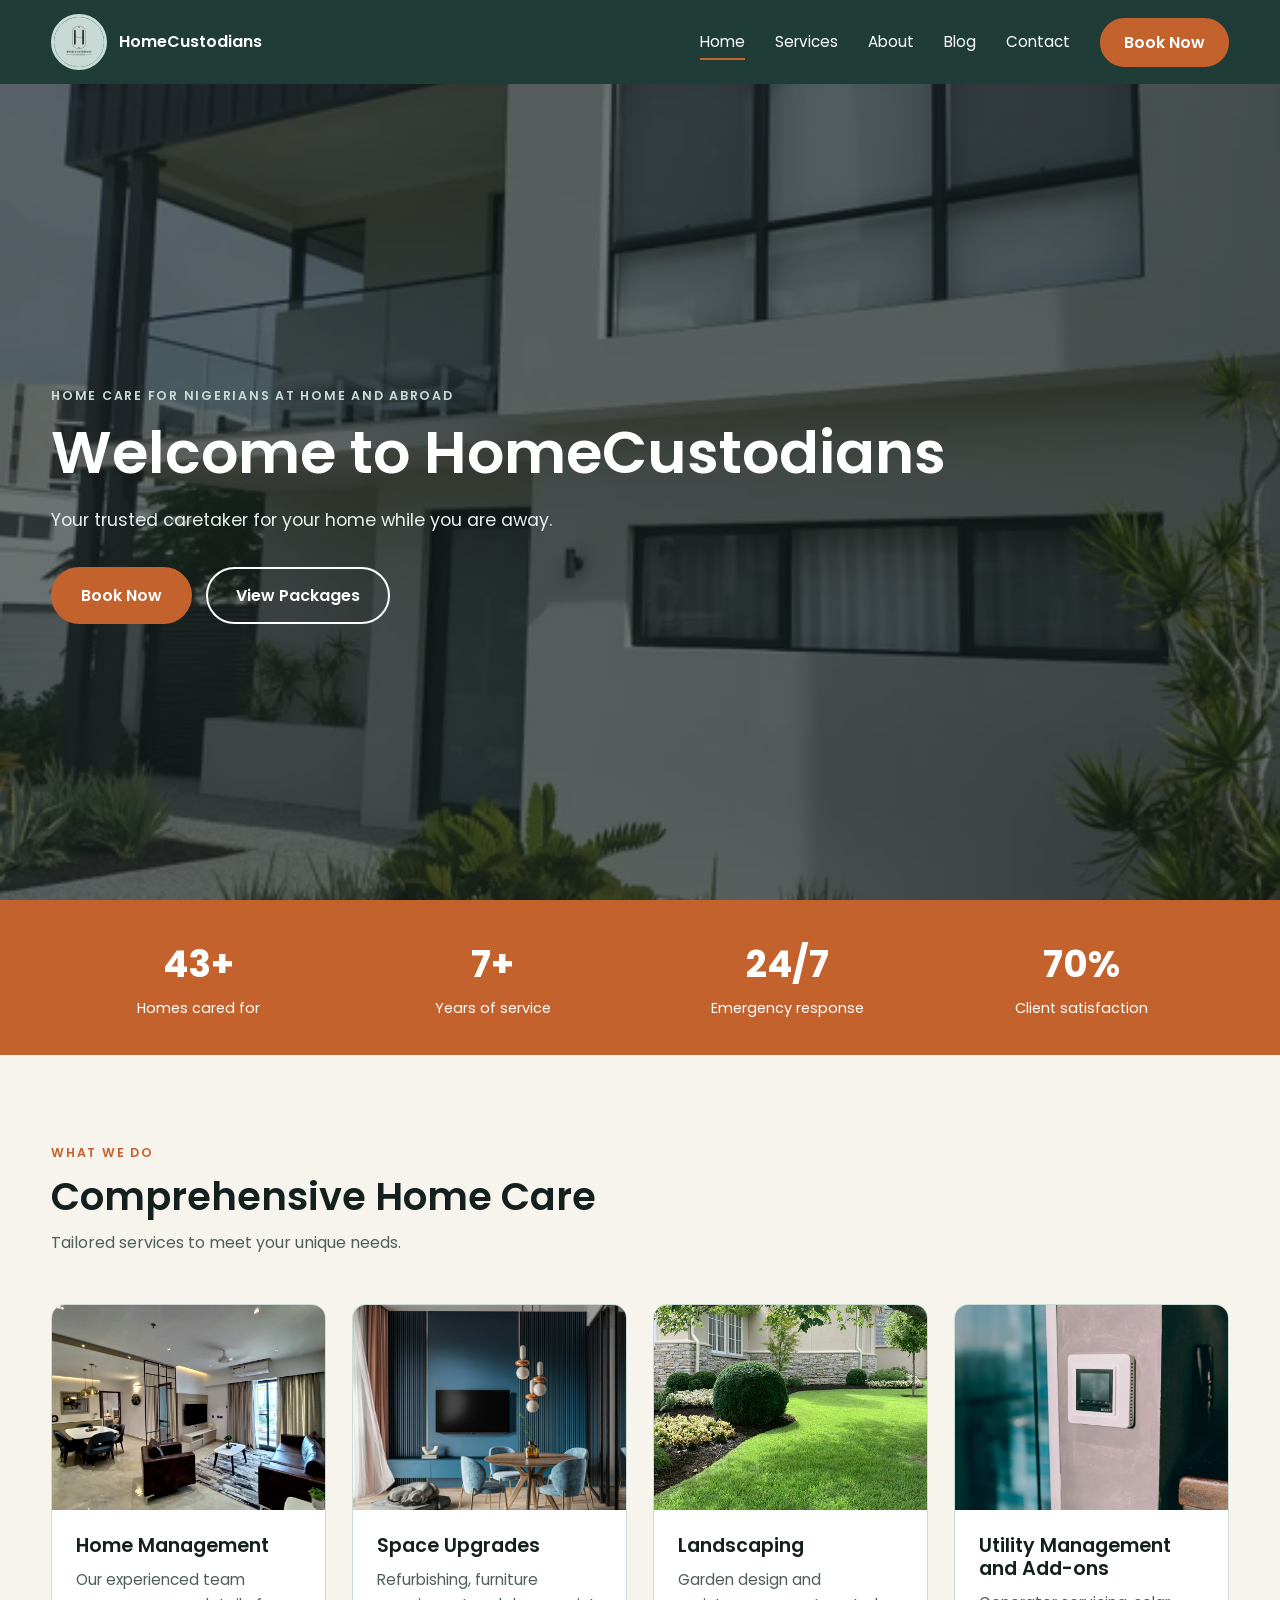
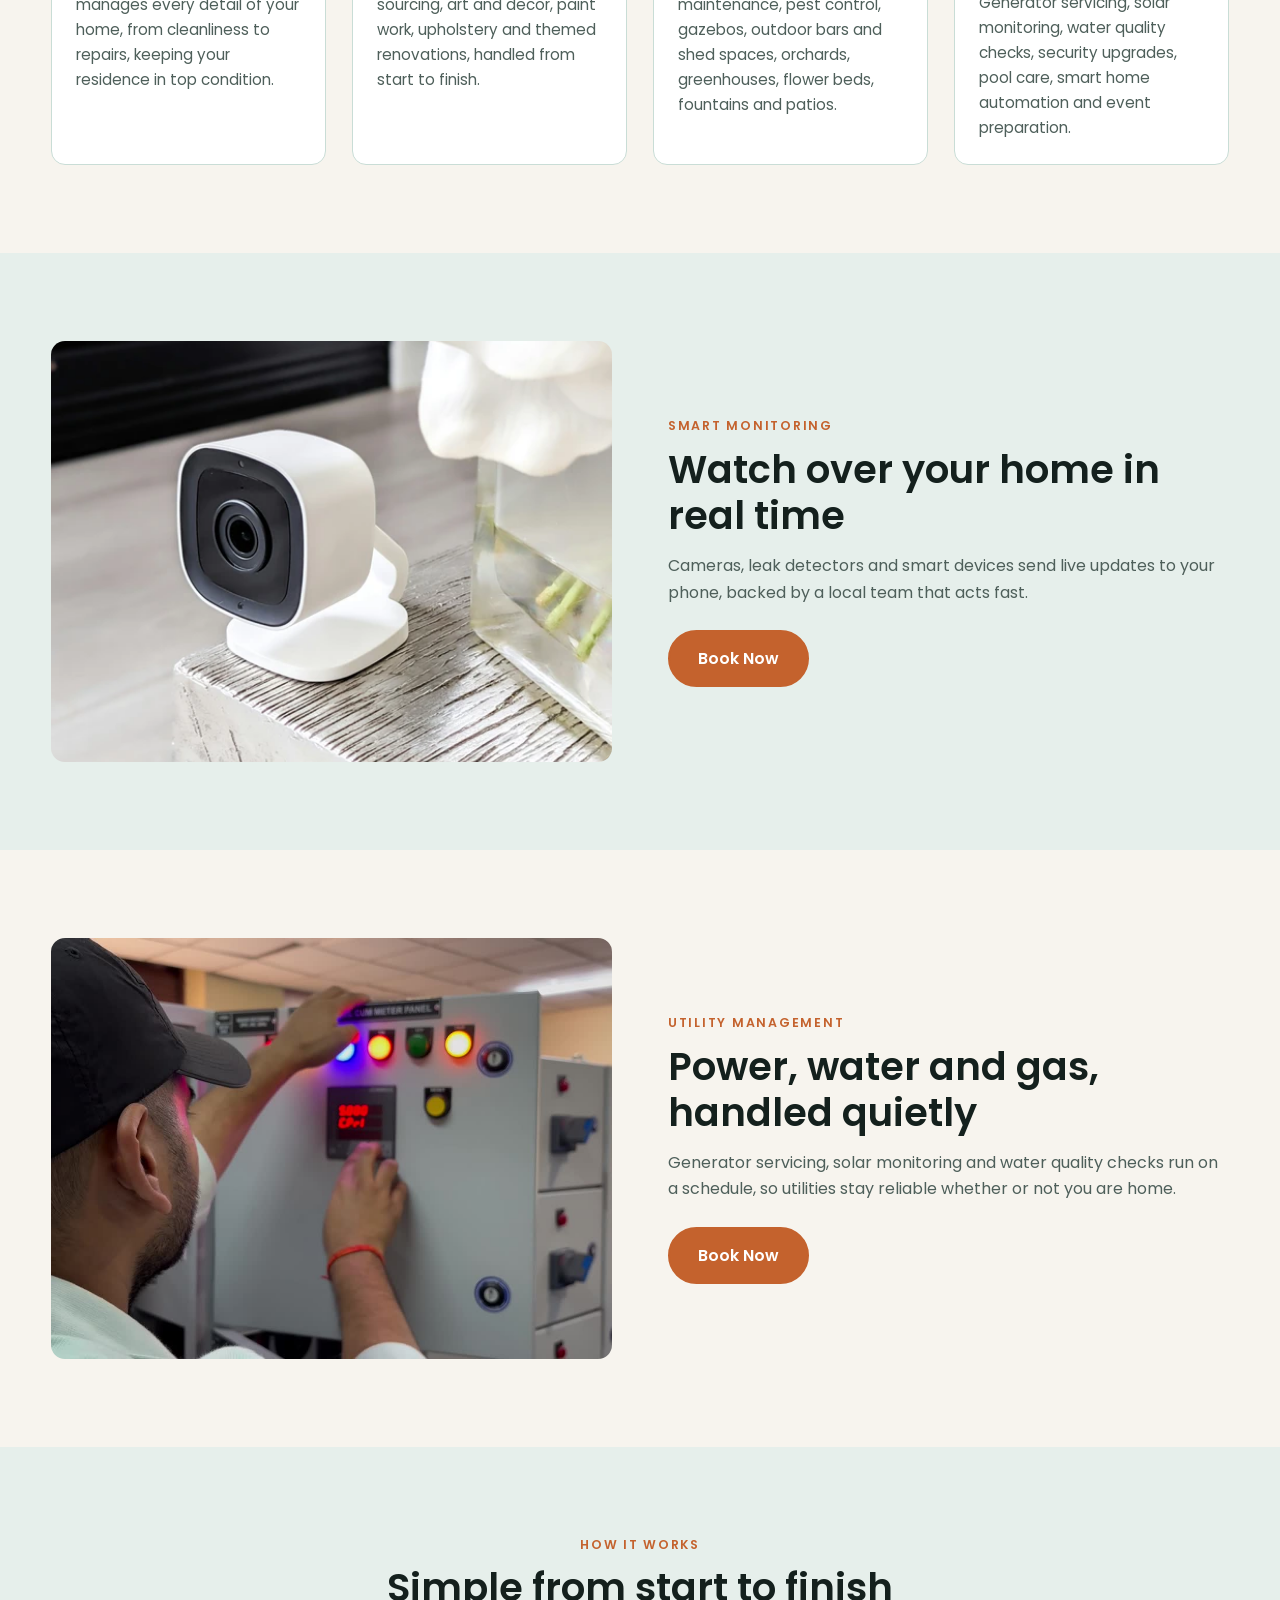
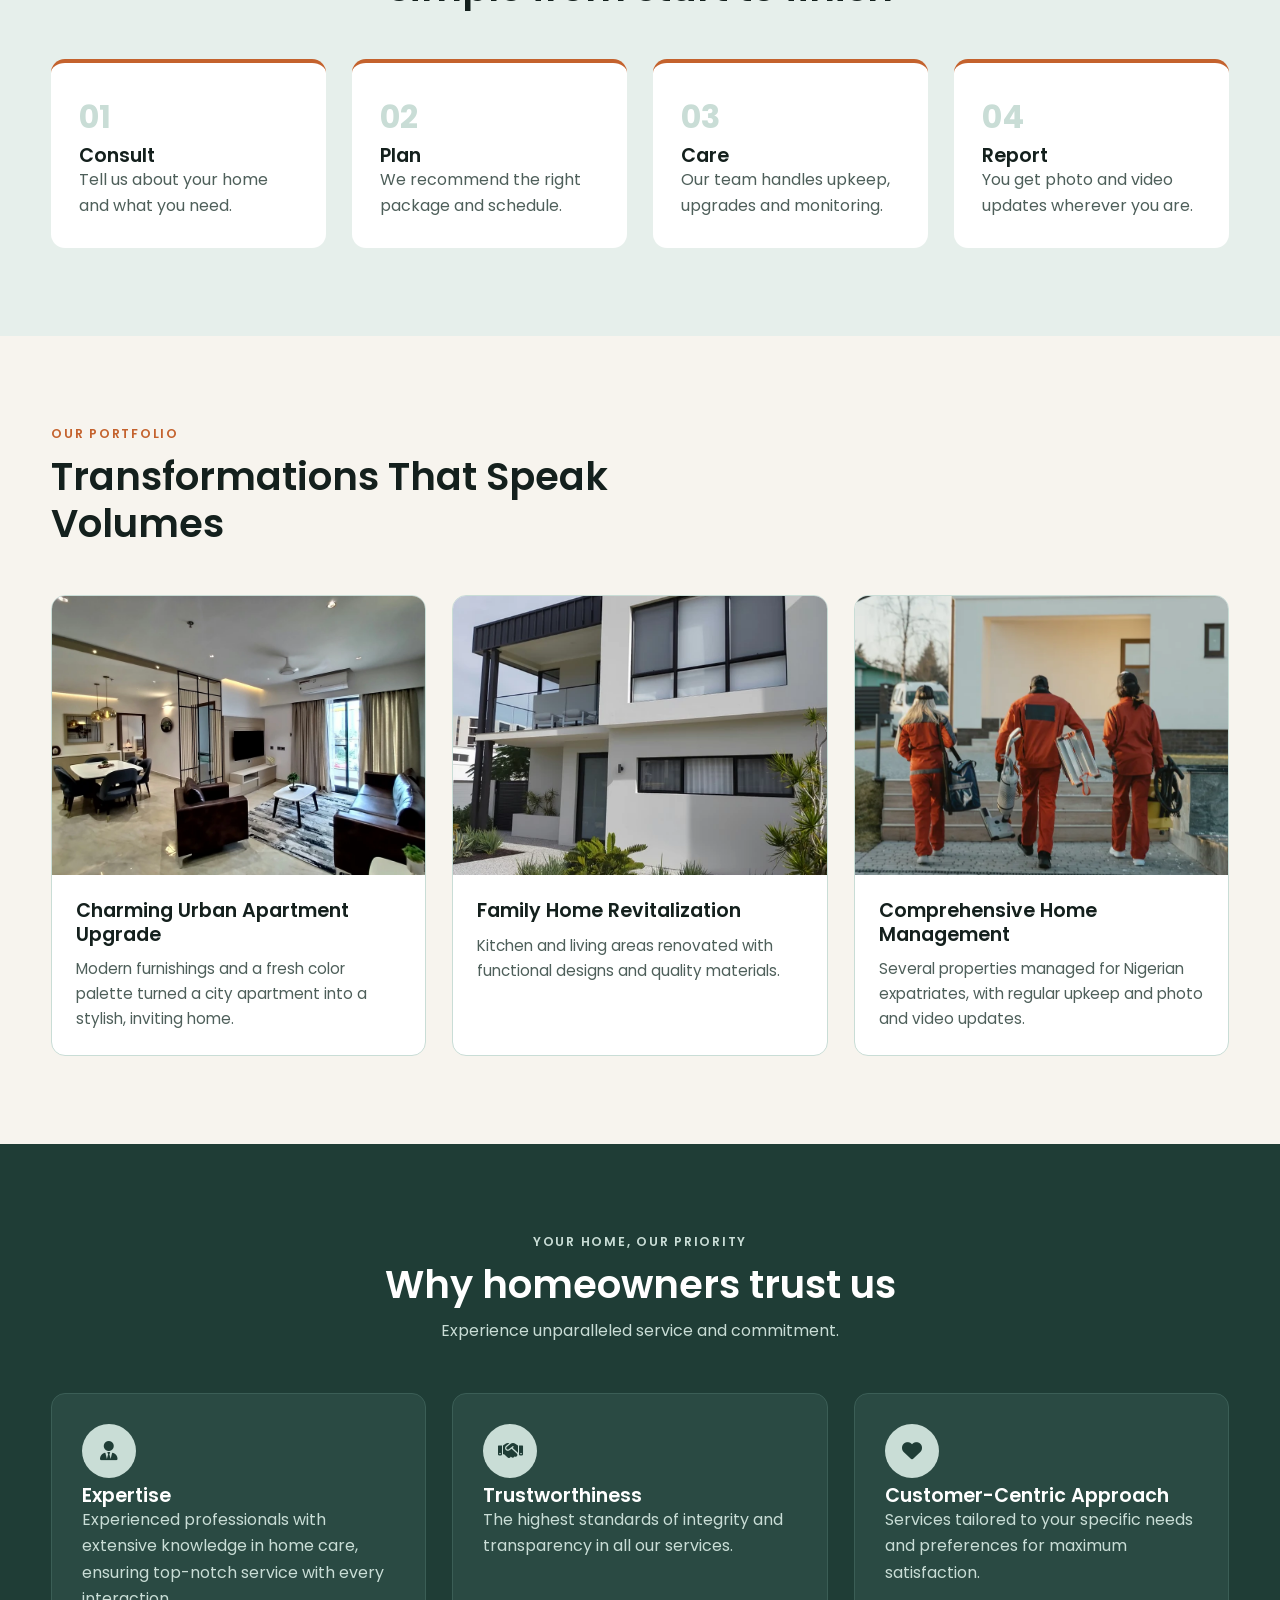
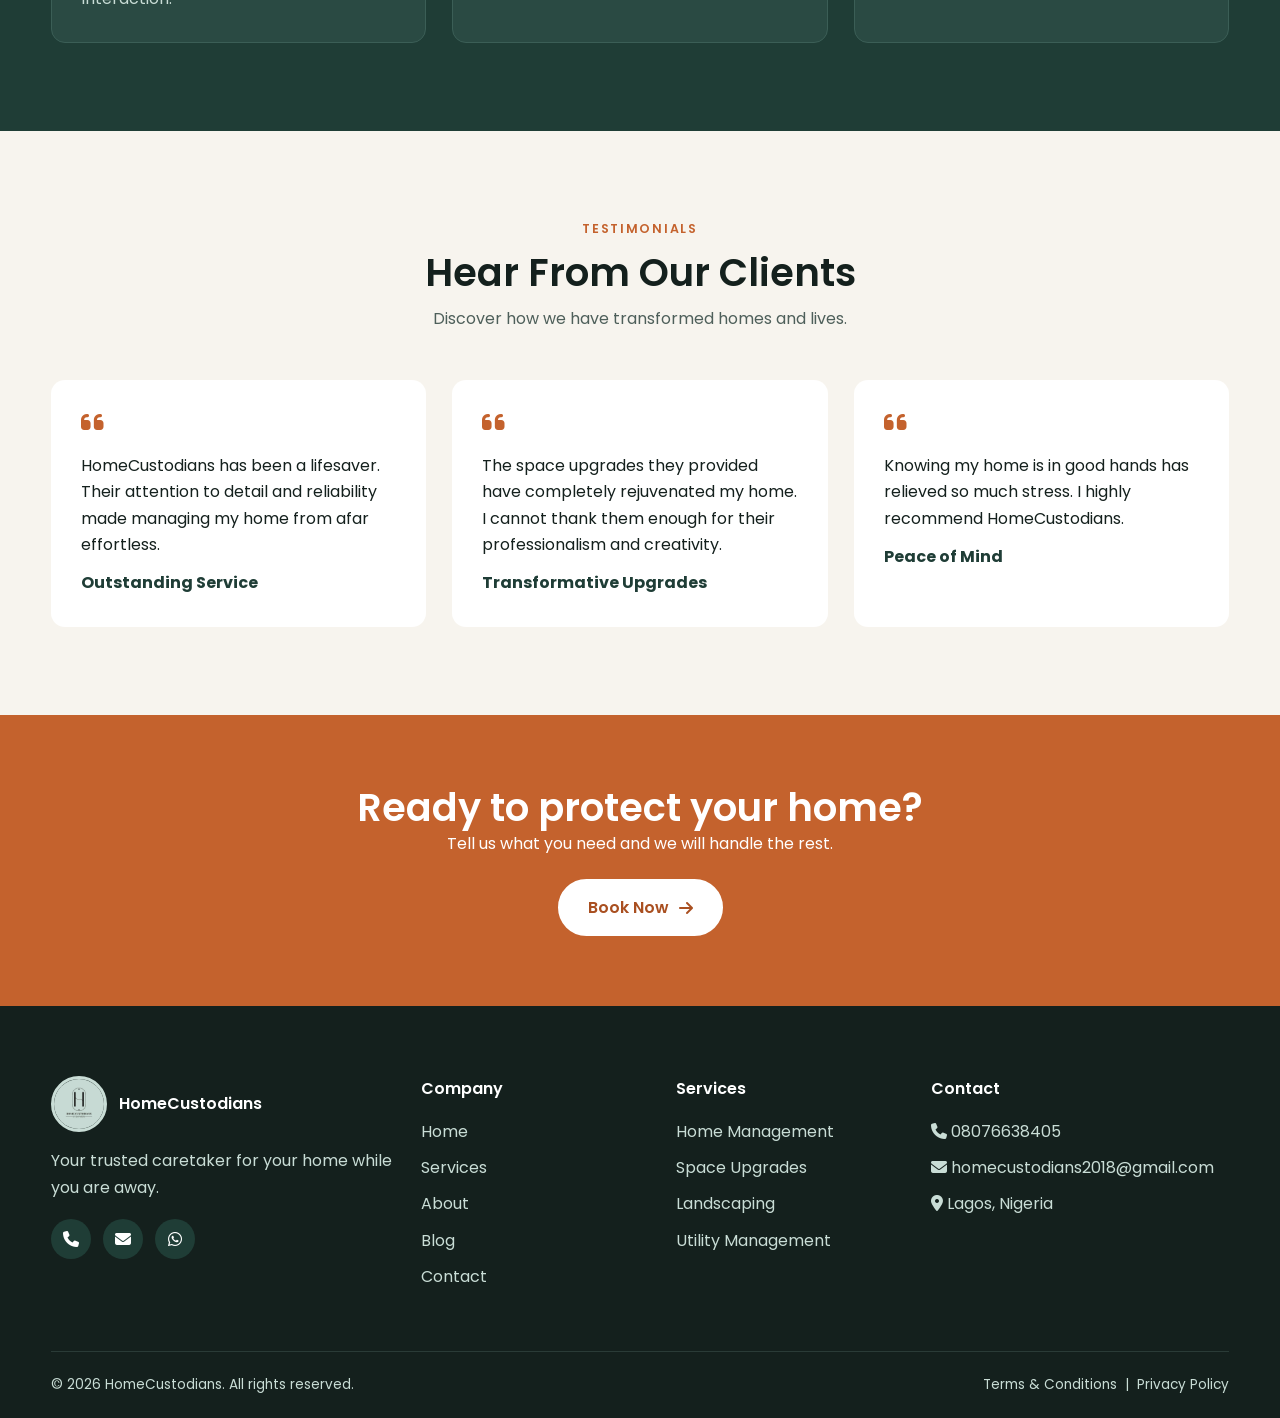
==== index.html @ 41009d1a "Initial commit" ====
<!DOCTYPE html><html lang="en"><head><meta charset="UTF-8"><meta name="viewport" content="width=device-width,initial-scale=1">
<title>Home | HomeCustodians</title><meta name="description" content="HomeCustodians is a professional home management company caring for houses across Nigeria while owners are away, at home or abroad.">
<link rel="canonical" href="https://homecustodians.example/index.html">
<meta property="og:type" content="website"><meta property="og:site_name" content="HomeCustodians"><meta property="og:title" content="Home | HomeCustodians"><meta property="og:description" content="HomeCustodians is a professional home management company caring for houses across Nigeria while owners are away, at home or abroad."><meta property="og:image" content="https://homecustodians.example/assets/images/logo.webp"><meta property="og:url" content="https://homecustodians.example/index.html">
<meta name="twitter:card" content="summary_large_image">
<link rel="icon" type="image/webp" href="assets/images/logo.webp">
<link rel="preconnect" href="https://fonts.googleapis.com"><link href="https://fonts.googleapis.com/css2?family=Poppins:wght@400;500;600;700&display=swap" rel="stylesheet">
<link rel="stylesheet" href="https://cdnjs.cloudflare.com/ajax/libs/font-awesome/6.5.1/css/all.min.css"><link rel="stylesheet" href="css/style.css"></head><body>
<div id="bar"></div><header><div class="wrap"><a class="brand" href="index.html"><img class="logo" src="assets/images/logo.webp" alt="HomeCustodians logo"><span>HomeCustodians</span></a>
<button class="burger" aria-label="Menu"><span></span><span></span><span></span></button><nav><ul><li><a href="index.html" class=on>Home</a></li><li><a href="services.html">Services</a></li><li><a href="about.html">About</a></li><li><a href="blog.html">Blog</a></li><li><a href="contact.html">Contact</a></li><li><a class="btn" href="contact.html">Book Now</a></li></ul></nav></div></header>
<section class="hero"><img class="poster" src="assets/images/exterior-home.webp" alt=""><video autoplay muted loop playsinline preload="metadata" poster="assets/images/exterior-home.webp"><source src="assets/videos/smart-home.mp4" type="video/mp4"></video>
<div class="wrap"><span class="eyebrow" style="color:var(--sage)">Home care for Nigerians at home and abroad</span><h1>Welcome to HomeCustodians</h1><p>Your trusted caretaker for your home while you are away.</p>
<div class="cta"><a class="btn" href="contact.html">Book Now</a><a class="btn ghost" href="services.html">View Packages</a></div></div></section>
<div class="stats"><div class="wrap"><div><b data-n="50" data-s="+">0</b><span>Homes cared for</span></div><div><b data-n="7" data-s="+">0</b><span>Years of service</span></div><div><b data-n="24" data-s="/7">0</b><span>Emergency response</span></div><div><b data-n="98" data-s="%">0</b><span>Client satisfaction</span></div></div></div><section class="sec "><div class="wrap"><div class="head  rv"><span class="eyebrow">What we do</span><h2>Comprehensive Home Care</h2><p>Tailored services to meet your unique needs.</p></div><div class="grid g4"><div class="card rv"><div class="im"><img loading="lazy" src="assets/images/living-room.webp" alt="Home Management"></div><div class="tx"><h3>Home Management</h3><p>Our experienced team manages every detail of your home, from cleanliness to repairs, keeping your residence in top condition.</p></div></div><div class="card rv"><div class="im"><img loading="lazy" src="assets/images/interior-blue.webp" alt="Space Upgrades"></div><div class="tx"><h3>Space Upgrades</h3><p>Refurbishing, furniture sourcing, art and decor, paint work, upholstery and themed renovations, handled from start to finish.</p></div></div><div class="card rv"><div class="im"><img loading="lazy" src="assets/images/landscaping.webp" alt="Landscaping"></div><div class="tx"><h3>Landscaping</h3><p>Garden design and maintenance, pest control, gazebos, outdoor bars and shed spaces, orchards, greenhouses, flower beds, fountains and patios.</p></div></div><div class="card rv"><div class="im"><img loading="lazy" src="assets/images/utility-thermostat.webp" alt="Utility Management and Add-ons"></div><div class="tx"><h3>Utility Management and Add-ons</h3><p>Generator servicing, solar monitoring, water quality checks, security upgrades, pool care, smart home automation and event preparation.</p></div></div></div></div></section><section class="sec alt"><div class="wrap"><div class="split"><img class="rv l" loading="lazy" src="assets/images/smart-camera.webp" alt="Watch over your home in real time"><div class="rv r"><span class="eyebrow">Smart Monitoring</span><h2>Watch over your home in real time</h2><p style="margin:14px 0 24px;color:var(--mute)">Cameras, leak detectors and smart devices send live updates to your phone, backed by a local team that acts fast.</p><a class="btn" href="contact.html">Book Now</a></div></div></div></section><section class="sec "><div class="wrap"><div class="split"><video class="rv r" autoplay muted loop playsinline preload="none" poster="assets/images/utility-video-poster.jpg"><source src="assets/videos/utility-management.mp4" type="video/mp4"></video><div class="rv l"><span class="eyebrow">Utility Management</span><h2>Power, water and gas, handled quietly</h2><p style="margin:14px 0 24px;color:var(--mute)">Generator servicing, solar monitoring and water quality checks run on a schedule, so utilities stay reliable whether or not you are home.</p><a class="btn" href="contact.html">Book Now</a></div></div></div></section><section class="sec alt"><div class="wrap"><div class="head c rv"><span class="eyebrow">How it works</span><h2>Simple from start to finish</h2><p></p></div><div class="grid g4 steps"><div class="step rv"><h3>Consult</h3><p style="color:var(--mute)">Tell us about your home and what you need.</p></div><div class="step rv"><h3>Plan</h3><p style="color:var(--mute)">We recommend the right package and schedule.</p></div><div class="step rv"><h3>Care</h3><p style="color:var(--mute)">Our team handles upkeep, upgrades and monitoring.</p></div><div class="step rv"><h3>Report</h3><p style="color:var(--mute)">You get photo and video updates wherever you are.</p></div></div></div></section><section class="sec "><div class="wrap"><div class="head  rv"><span class="eyebrow">Our portfolio</span><h2>Transformations That Speak Volumes</h2><p></p></div><div class="grid g3"><div class="card rv"><div class="im"><img loading="lazy" src="assets/images/living-room.webp" alt="Charming Urban Apartment Upgrade"></div><div class="tx"><h3>Charming Urban Apartment Upgrade</h3><p>Modern furnishings and a fresh color palette turned a city apartment into a stylish, inviting home.</p></div></div><div class="card rv"><div class="im"><img loading="lazy" src="assets/images/exterior-home.webp" alt="Family Home Revitalization"></div><div class="tx"><h3>Family Home Revitalization</h3><p>Kitchen and living areas renovated with functional designs and quality materials.</p></div></div><div class="card rv"><div class="im"><img loading="lazy" src="assets/images/team.webp" alt="Comprehensive Home Management"></div><div class="tx"><h3>Comprehensive Home Management</h3><p>Several properties managed for Nigerian expatriates, with regular upkeep and photo and video updates.</p></div></div></div></div></section><section class="sec dark"><div class="wrap"><div class="head c rv"><span class="eyebrow">Your Home, Our Priority</span><h2>Why homeowners trust us</h2><p>Experience unparalleled service and commitment.</p></div><div class="grid g3"><div class="feat rv"><div class="ico"><i class="fa-solid fa-user-tie"></i></div><h3>Expertise</h3><p>Experienced professionals with extensive knowledge in home care, ensuring top-notch service with every interaction.</p></div><div class="feat rv"><div class="ico"><i class="fa-solid fa-handshake"></i></div><h3>Trustworthiness</h3><p>The highest standards of integrity and transparency in all our services.</p></div><div class="feat rv"><div class="ico"><i class="fa-solid fa-heart"></i></div><h3>Customer-Centric Approach</h3><p>Services tailored to your specific needs and preferences for maximum satisfaction.</p></div></div></div></section><section class="sec "><div class="wrap"><div class="head c rv"><span class="eyebrow">Testimonials</span><h2>Hear From Our Clients</h2><p>Discover how we have transformed homes and lives.</p></div><div class="grid g3"><div class="quote rv"><i class="fa-solid fa-quote-left"></i><p>HomeCustodians has been a lifesaver. Their attention to detail and reliability made managing my home from afar effortless.</p><b>Outstanding Service</b></div><div class="quote rv"><i class="fa-solid fa-quote-left"></i><p>The space upgrades they provided have completely rejuvenated my home. I cannot thank them enough for their professionalism and creativity.</p><b>Transformative Upgrades</b></div><div class="quote rv"><i class="fa-solid fa-quote-left"></i><p>Knowing my home is in good hands has relieved so much stress. I highly recommend HomeCustodians.</p><b>Peace of Mind</b></div></div></div></section><section class="cta-band"><div class="wrap rv"><h2>Ready to protect your home?</h2><p>Tell us what you need and we will handle the rest.</p><a class="btn" href="contact.html">Book Now <i class="fa-solid fa-arrow-right"></i></a></div></section>
<div class="mcta"><a href="tel:08076638405"><i class="fa-solid fa-phone"></i> Call</a><a href="contact.html"><i class="fa-solid fa-calendar-check"></i> Book Now</a></div>
<footer><div class="wrap"><div class="grid"><div><a class="brand" href="index.html"><img class="logo" src="assets/images/logo.webp" alt=""><span>HomeCustodians</span></a><p style="margin-top:16px">Your trusted caretaker for your home while you are away.</p>
<div class="soc"><a href="tel:08076638405" aria-label="Call"><i class="fa-solid fa-phone"></i></a><a href="mailto:homecustodians2018@gmail.com" aria-label="Email"><i class="fa-solid fa-envelope"></i></a><a href="https://wa.me/2348076638405" aria-label="WhatsApp"><i class="fa-brands fa-whatsapp"></i></a></div></div>
<div><h4>Company</h4><ul><li><a href="index.html">Home</a></li><li><a href="services.html">Services</a></li><li><a href="about.html">About</a></li><li><a href="blog.html">Blog</a></li><li><a href="contact.html">Contact</a></li></ul></div>
<div><h4>Services</h4><ul><li>Home Management</li><li>Space Upgrades</li><li>Landscaping</li><li>Utility Management</li></ul></div>
<div><h4>Contact</h4><ul><li><i class="fa-solid fa-phone"></i> 08076638405</li><li><i class="fa-solid fa-envelope"></i> homecustodians2018@gmail.com</li><li><i class="fa-solid fa-location-dot"></i> Lagos, Nigeria</li></ul></div></div>
<div class="copy"><span>&copy; 2026 HomeCustodians. All rights reserved.</span><span>Terms &amp; Conditions &nbsp;|&nbsp; Privacy Policy</span></div></div></footer>
<script src="js/main.js"></script></body></html>
---- css/style.css ----
:root{--forest:#1F3D36;--sage:#C9DDD6;--sage2:#E6EFEB;--terra:#C4622D;--terra2:#A94F20;--cream:#F7F4EE;--ink:#14201D;--mute:#4E5F5A;--r:14px}
*{box-sizing:border-box;margin:0;padding:0}html{scroll-behavior:smooth}
body{font-family:'Poppins',sans-serif;color:var(--ink);background:var(--cream);line-height:1.65;overflow-x:hidden}
img,video{max-width:100%;display:block}a{color:inherit;text-decoration:none}ul{list-style:none}
.wrap{width:min(1180px,92%);margin:auto}.sec{padding:88px 0}.alt{background:var(--sage2)}.dark{background:var(--forest);color:#fff}
h1,h2,h3{line-height:1.2;font-weight:600}h1{font-size:clamp(2.1rem,6vw,3.7rem)}h2{font-size:clamp(1.6rem,4vw,2.4rem)}h3{font-size:1.2rem}
.eyebrow{color:var(--terra);font-weight:600;letter-spacing:.14em;text-transform:uppercase;font-size:.78rem;display:block;margin-bottom:10px}
.dark .eyebrow{color:var(--sage)}.head{max-width:640px;margin-bottom:48px}.head.c{margin-inline:auto;text-align:center}.head p{color:var(--mute);margin-top:10px}.dark .head p{color:var(--sage)}
.btn{display:inline-flex;align-items:center;gap:10px;padding:14px 28px;border-radius:50px;border:2px solid var(--terra);background:var(--terra);color:#fff;cursor:pointer;font:600 1rem 'Poppins';transition:.25s}
.btn:hover{background:var(--terra2);border-color:var(--terra2);transform:translateY(-2px)}
.btn.ghost{background:transparent;border-color:#fff}.btn.ghost:hover{background:#fff;color:var(--forest)}

/* header */
header{position:fixed;top:0;left:0;right:0;z-index:90;background:var(--forest);transition:.3s}
header .wrap{display:flex;align-items:center;justify-content:space-between;height:84px;transition:.3s}
header.shrink .wrap{height:64px}header.shrink{box-shadow:0 4px 18px rgba(0,0,0,.25)}
.brand{display:flex;align-items:center;gap:12px;color:#fff;font-weight:600}
.logo{width:56px;height:56px;border-radius:50%;border:3px solid var(--sage);background:var(--sage);object-fit:cover;transition:.3s}
header.shrink .logo{width:44px;height:44px}
nav ul{display:flex;gap:30px;align-items:center}nav a{color:#fff;font-size:.95rem;padding:6px 0;border-bottom:2px solid transparent}
nav a:hover,nav a.on{border-color:var(--terra)}nav .btn{padding:10px 22px;border:2px solid var(--terra)}
#bar{position:fixed;top:0;left:0;height:4px;width:0;background:var(--terra);z-index:100}

/* burger + full-screen overlay nav (mobile) */
.burger{display:none;position:relative;width:32px;height:22px;background:none;border:0;cursor:pointer;z-index:110}
.burger span{position:absolute;left:0;right:0;height:2px;background:#fff;border-radius:2px;transition:.3s}
.burger span:nth-child(1){top:0}.burger span:nth-child(2){top:10px}.burger span:nth-child(3){top:20px}
.burger.open span:nth-child(1){top:10px;transform:rotate(45deg)}
.burger.open span:nth-child(2){opacity:0}
.burger.open span:nth-child(3){top:10px;transform:rotate(-45deg)}

/* hero */
.hero{position:relative;min-height:100vh;display:flex;align-items:center;color:#fff;background:var(--forest);overflow:hidden}
.hero video,.hero .poster{position:absolute;inset:0;width:100%;height:100%;object-fit:cover}
.hero:after{content:"";position:absolute;inset:0;background:rgba(20,32,29,.62)}
.hero .wrap{position:relative;z-index:2;padding-top:110px}.hero p{max-width:560px;margin:18px 0 32px;font-size:1.1rem;color:var(--sage2)}
.hero .cta{display:flex;gap:14px;flex-wrap:wrap}

/* page hero with background image */
.page-hero{position:relative;color:#fff;padding:170px 0 90px;background:var(--forest);overflow:hidden}
.page-hero img{position:absolute;inset:0;width:100%;height:100%;object-fit:cover;z-index:0}
.page-hero:after{content:"";position:absolute;inset:0;background:linear-gradient(0deg,rgba(20,32,29,.88),rgba(20,32,29,.6));z-index:0}
.page-hero .wrap{position:relative;z-index:1}
.page-hero p{color:var(--sage2);margin-top:12px;max-width:560px;font-size:1.05rem}
.crumb{display:flex;gap:8px;align-items:center;font-size:.85rem;color:var(--sage);margin-top:18px}
.crumb i{font-size:.7rem}

.stats{background:var(--terra);color:#fff}.stats .wrap{display:grid;grid-template-columns:repeat(4,1fr);text-align:center;padding:34px 0}
.stats b{font-size:2.3rem;display:block}.stats span{font-size:.9rem}
.grid{display:grid;gap:26px}.g2{grid-template-columns:repeat(2,1fr)}.g3{grid-template-columns:repeat(3,1fr)}.g4{grid-template-columns:repeat(4,1fr)}
.card{background:#fff;border-radius:var(--r);overflow:hidden;border:1px solid var(--sage);transition:.3s;display:flex;flex-direction:column}
.card:hover{transform:translateY(-6px);box-shadow:0 14px 30px rgba(31,61,54,.15)}
.card .im{overflow:hidden;aspect-ratio:4/3;position:relative}.card .im img,.card .im video{width:100%;height:100%;object-fit:cover;transition:.6s}.card:hover .im img,.card:hover .im video{transform:scale(1.08)}
.card .tx{padding:24px;flex:1;display:flex;flex-direction:column;gap:10px}.card p{color:var(--mute);font-size:.95rem}
.card .more{margin-top:auto;color:var(--terra);font-weight:600;font-size:.92rem}
.ico{width:54px;height:54px;border-radius:50%;background:var(--sage);color:var(--forest);display:grid;place-items:center;font-size:1.25rem;margin-bottom:6px}
.feat{background:#fff;padding:30px;border-radius:var(--r);border:1px solid var(--sage)}.dark .feat{background:#2A4A43;border-color:#3B5E56}.dark .feat p{color:var(--sage)}
.split{display:grid;grid-template-columns:1fr 1fr;gap:56px;align-items:center}.split img,.split video{border-radius:var(--r);width:100%;aspect-ratio:4/3;object-fit:cover}
.steps{counter-reset:s}.step{padding:28px;background:#fff;border-radius:var(--r);border-top:4px solid var(--terra)}
.step:before{counter-increment:s;content:"0" counter(s);font-size:2rem;font-weight:700;color:var(--sage);display:block}
.tier{background:#fff;border:2px solid var(--sage);border-radius:var(--r);padding:32px;display:flex;flex-direction:column;gap:14px}
.tier.pop{border-color:var(--terra);position:relative}.tier.pop:before{content:"Most Popular";position:absolute;top:-14px;left:28px;background:var(--terra);color:#fff;font-size:.75rem;padding:4px 14px;border-radius:20px}
.tier li{display:flex;gap:10px;padding:5px 0;font-size:.94rem}.tier li i{color:var(--terra);margin-top:6px;font-size:.8rem}.tier .btn{margin-top:auto;justify-content:center}
.quote{background:#fff;color:var(--ink);padding:30px;border-radius:var(--r)}.quote i{color:var(--terra);font-size:1.6rem}.quote p{margin:12px 0}.quote b{color:var(--forest)}
.cta-band{background:var(--terra);color:#fff;text-align:center;padding:70px 0}.cta-band .btn{background:#fff;color:var(--terra2);border-color:#fff;margin-top:22px}
.cta-band .btn:hover{background:var(--forest);color:#fff;border-color:var(--forest)}
form{display:grid;gap:16px}input,select,textarea{width:100%;padding:14px 16px;border:1.5px solid var(--sage);border-radius:10px;font:400 1rem 'Poppins';background:#fff}
input:focus,select:focus,textarea:focus{outline:none;border-color:var(--terra)}
.info li{display:flex;gap:16px;align-items:center;margin-bottom:22px}.info .ico{margin:0;flex:none}
footer{background:var(--ink);color:var(--sage);padding:70px 0 0}footer .grid{grid-template-columns:1.5fr 1fr 1fr 1.3fr}
footer h4{color:#fff;margin-bottom:16px;font-weight:600}footer li{margin-bottom:10px}footer a:hover{color:var(--terra)}
footer .soc{display:flex;gap:12px;margin-top:18px}footer .soc a{width:40px;height:40px;border-radius:50%;background:var(--forest);display:grid;place-items:center;color:#fff}footer .soc a:hover{background:var(--terra);color:#fff}
.copy{border-top:1px solid #2A3B37;margin-top:50px;padding:22px 0;font-size:.85rem;display:flex;justify-content:space-between;flex-wrap:wrap;gap:10px}
.rv{opacity:0;transform:translateY(40px);transition:opacity .8s,transform .8s}.rv.l{transform:translateX(-50px)}.rv.r{transform:translateX(50px)}.rv.in{opacity:1;transform:none}
.mcta{display:none}

@media(max-width:900px){
  .g3,.g4,.g2,.split,footer .grid{grid-template-columns:1fr}.split{gap:30px}.stats .wrap{grid-template-columns:1fr 1fr;gap:20px}
  .burger{display:block}
  nav{position:fixed;inset:0;background:var(--forest);z-index:80;display:flex;align-items:center;justify-content:center;opacity:0;visibility:hidden;transition:opacity .4s}
  nav.open{opacity:1;visibility:visible}
  nav ul{flex-direction:column;gap:26px;text-align:center}
  nav ul li{opacity:0;transform:translateY(18px);transition:opacity .4s,transform .4s}
  nav.open ul li{opacity:1;transform:none}
  nav.open ul li:nth-child(1){transition-delay:.08s}nav.open ul li:nth-child(2){transition-delay:.14s}nav.open ul li:nth-child(3){transition-delay:.2s}nav.open ul li:nth-child(4){transition-delay:.26s}nav.open ul li:nth-child(5){transition-delay:.32s}nav.open ul li:nth-child(6){transition-delay:.38s}
  nav a{font-size:1.5rem;border-bottom:0}
  nav .btn{padding:14px 34px;font-size:1.05rem}
  .sec{padding:64px 0}
  .mcta{display:flex;position:fixed;bottom:0;left:0;right:0;z-index:40;background:var(--forest);padding:10px;gap:10px;transform:translateY(100%);transition:.3s}.mcta.show{transform:none}.mcta a{flex:1;text-align:center;padding:12px;border-radius:40px;font-weight:600;font-size:.9rem;background:var(--terra);color:#fff}.mcta a+a{background:var(--sage);color:var(--forest)}
}
@media(prefers-reduced-motion:reduce){.rv{opacity:1;transform:none;transition:none}}
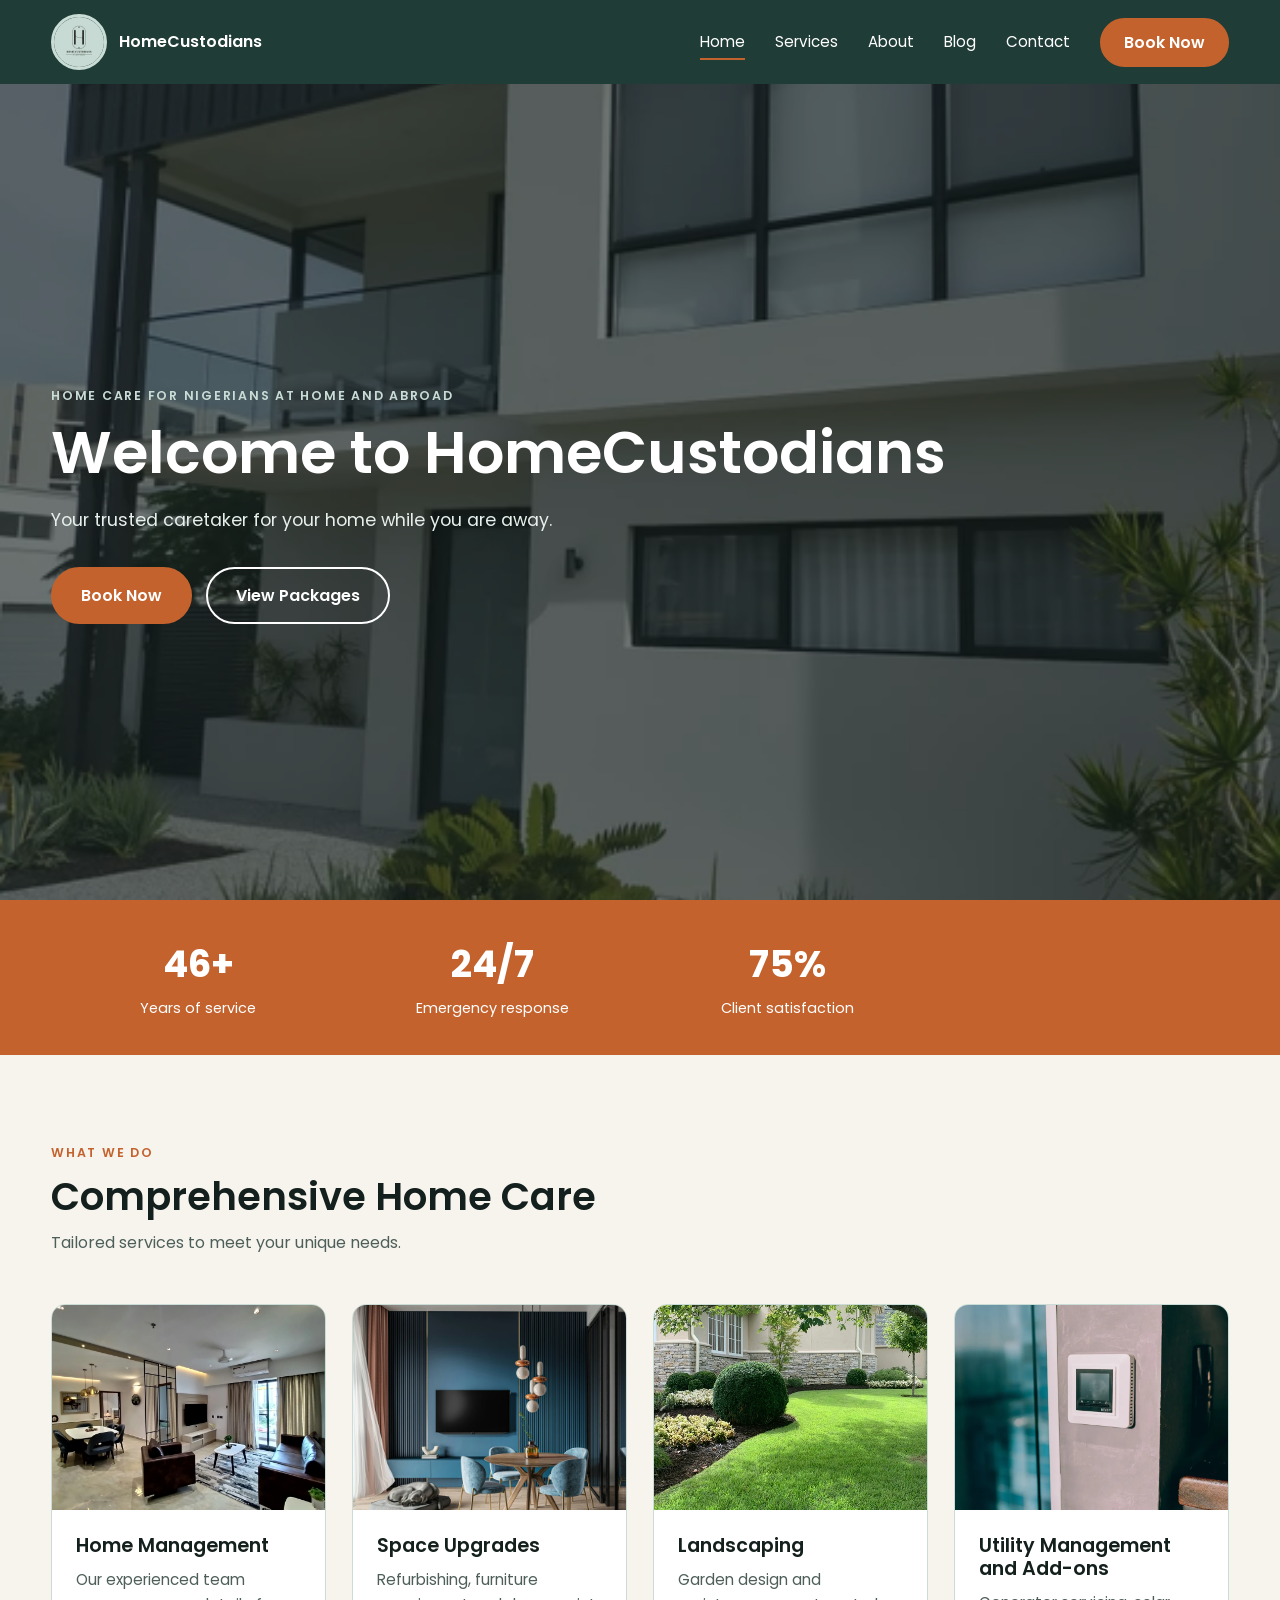
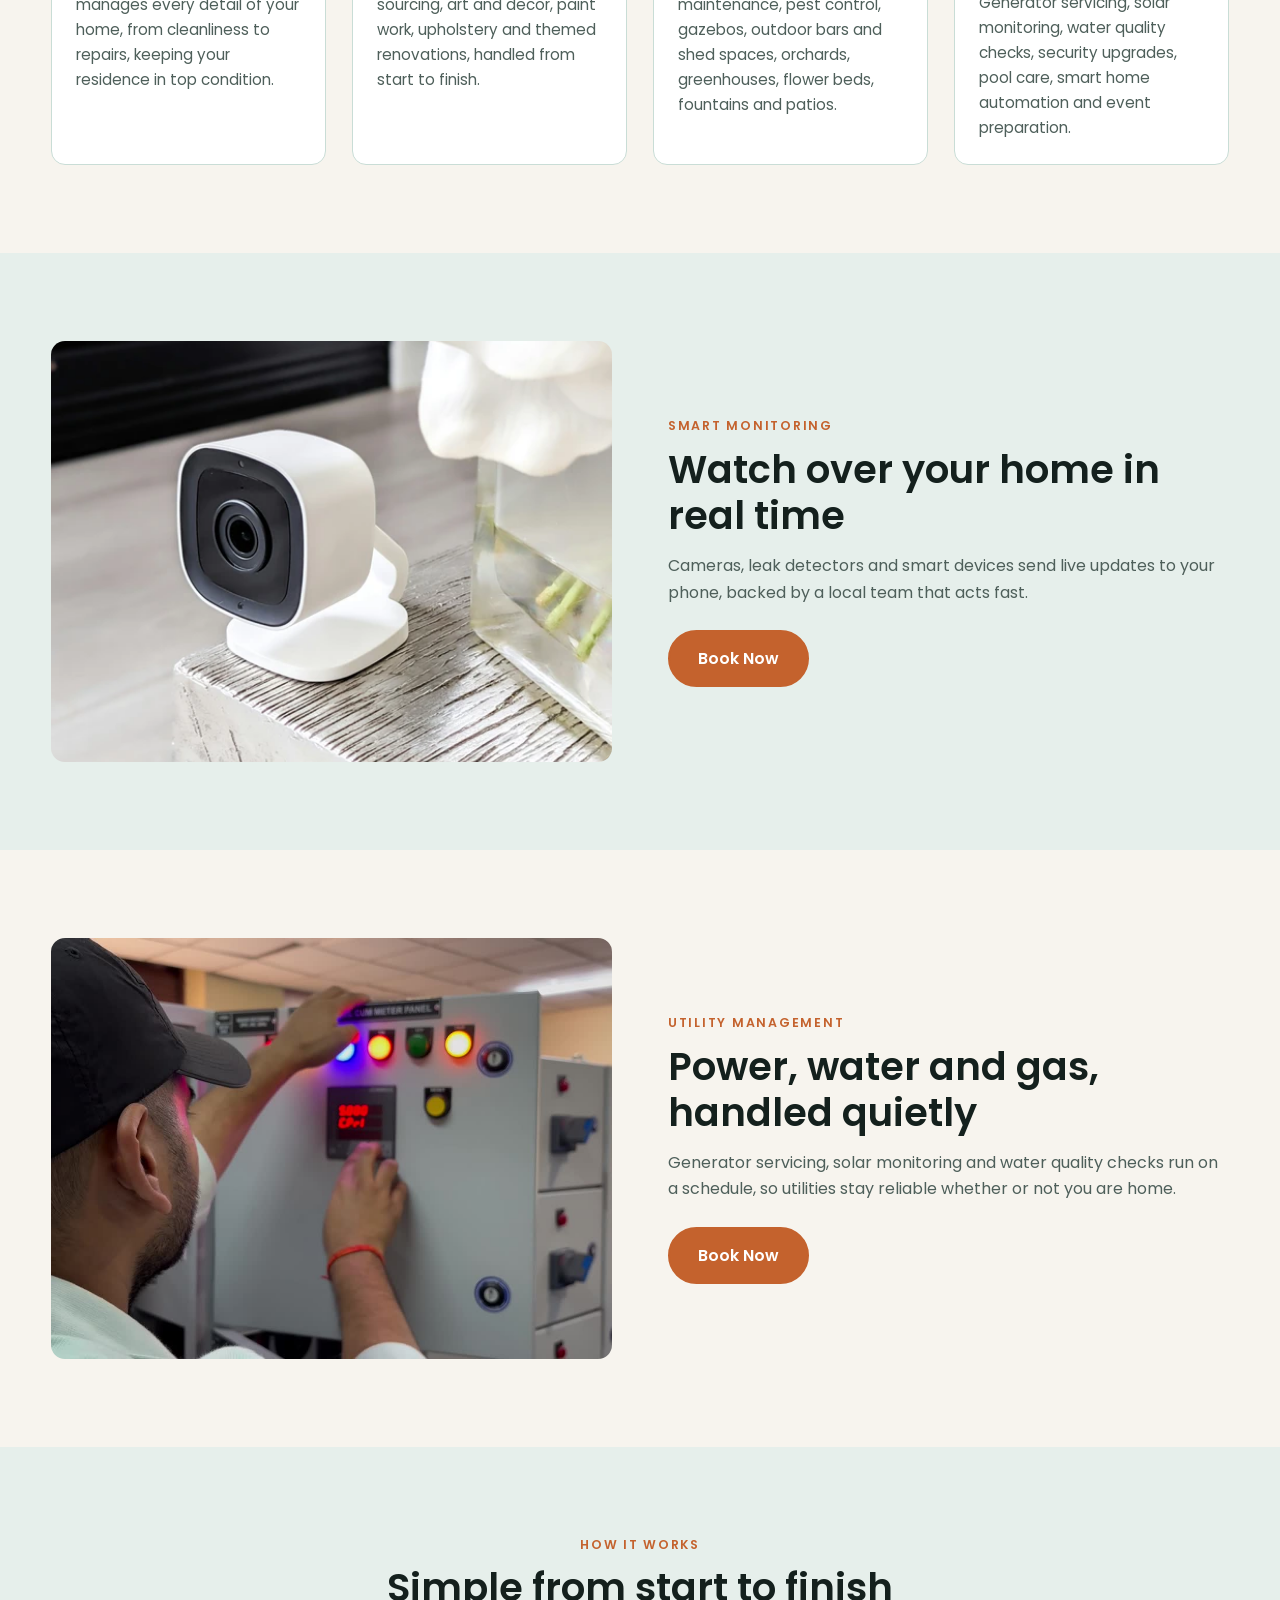
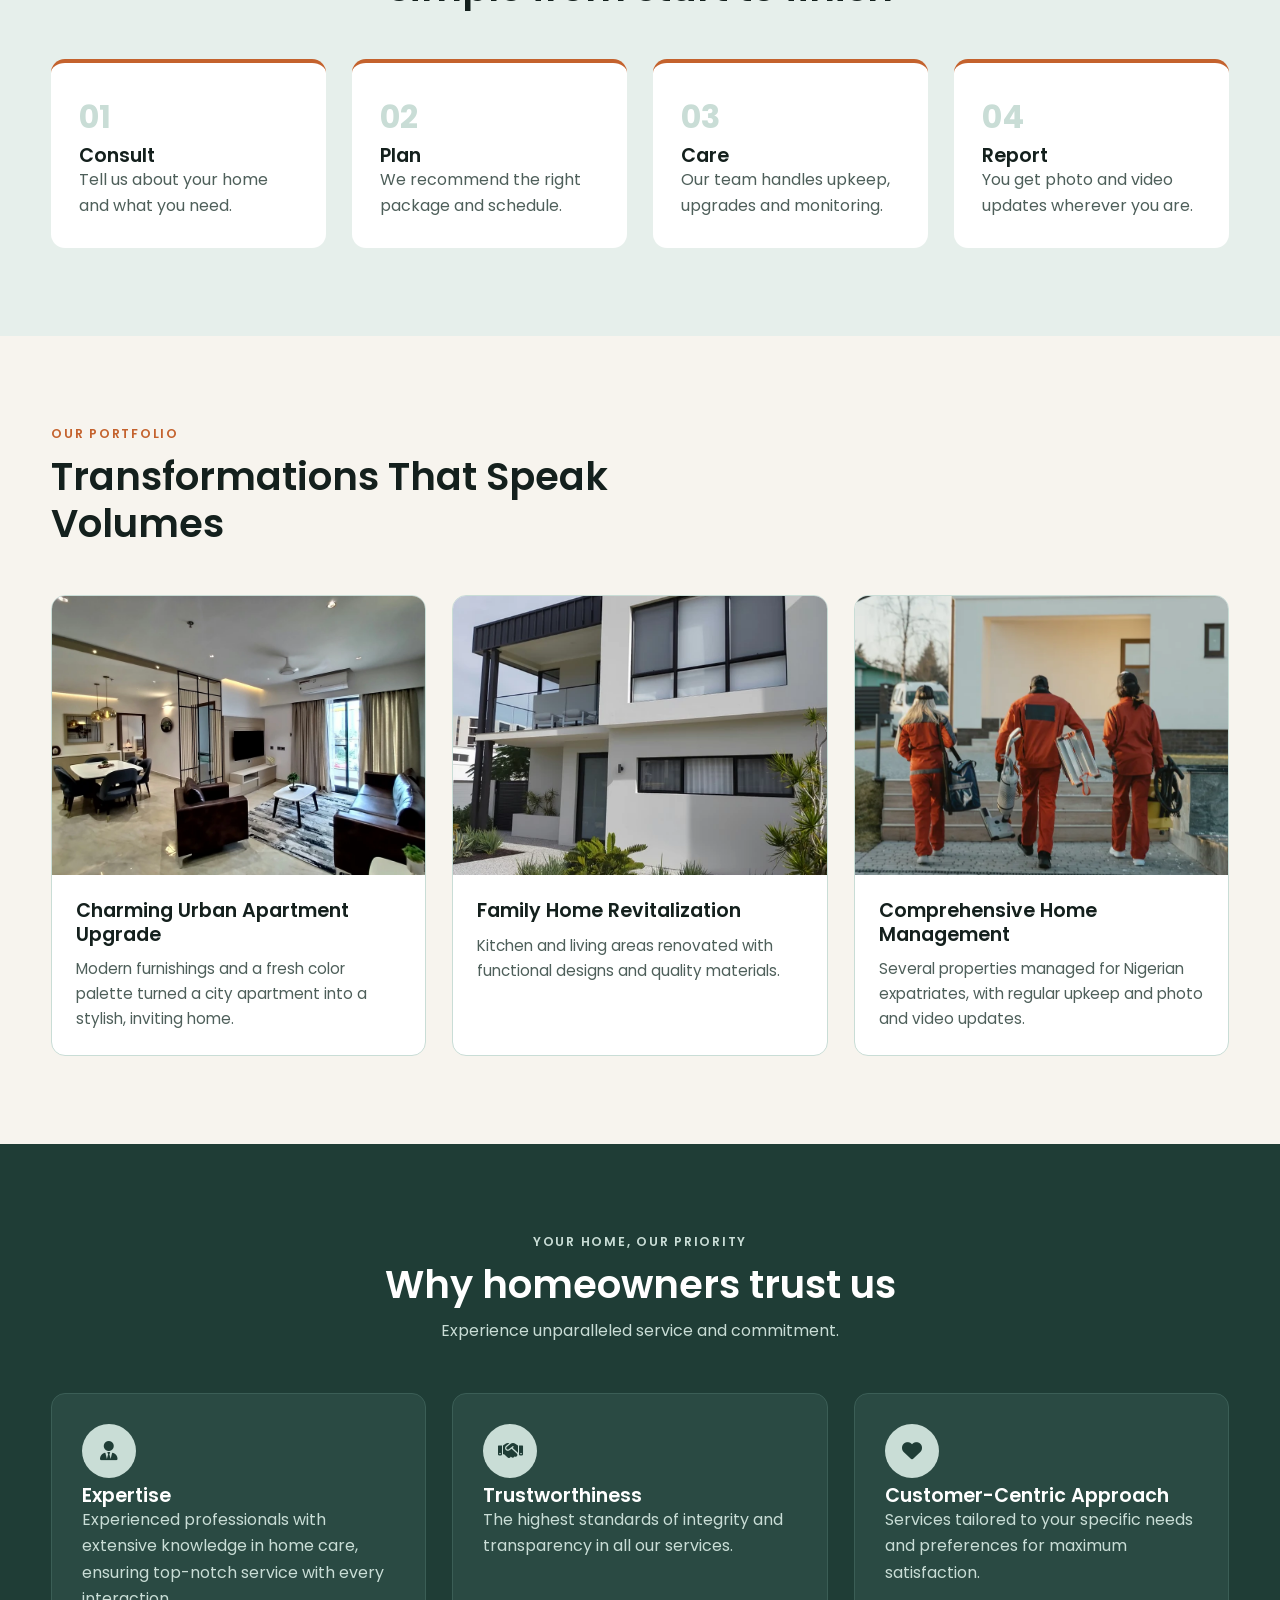
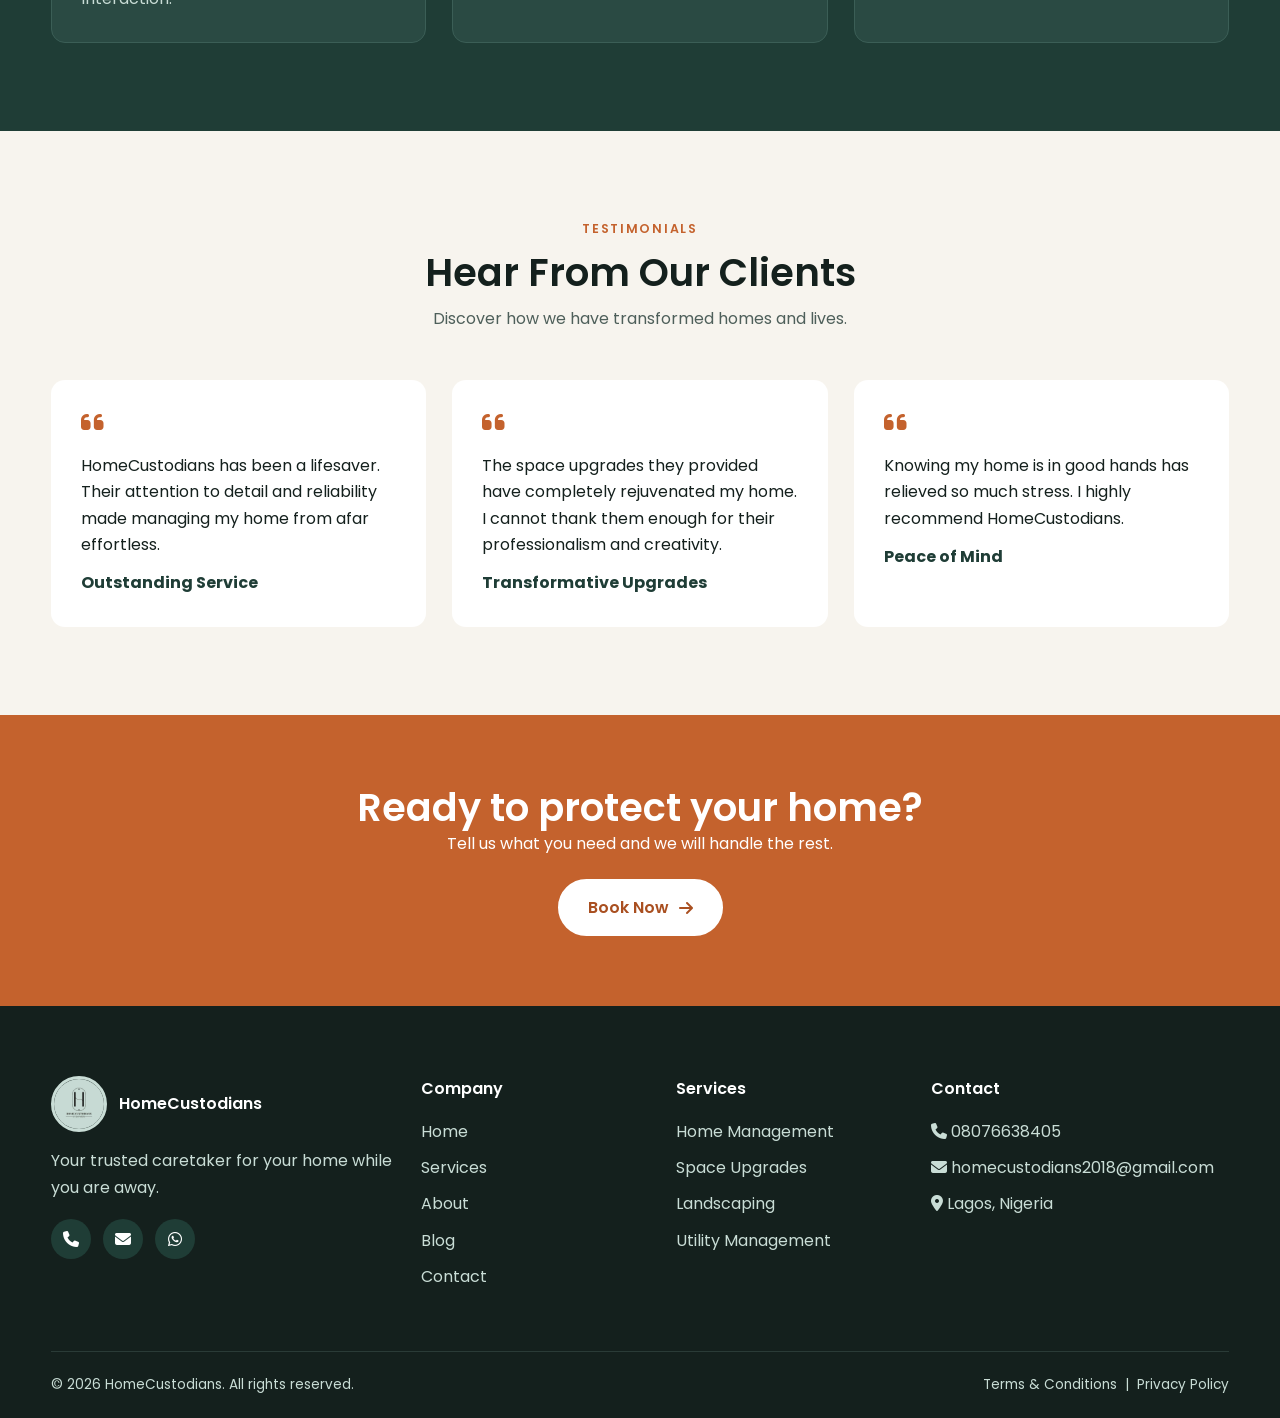
==== commit 1e869f92: "push" ====
--- a/index.html
+++ b/index.html
@@ -11,7 +11,7 @@
 <section class="hero"><img class="poster" src="assets/images/exterior-home.webp" alt=""><video autoplay muted loop playsinline preload="metadata" poster="assets/images/exterior-home.webp"><source src="assets/videos/smart-home.mp4" type="video/mp4"></video>
 <div class="wrap"><span class="eyebrow" style="color:var(--sage)">Home care for Nigerians at home and abroad</span><h1>Welcome to HomeCustodians</h1><p>Your trusted caretaker for your home while you are away.</p>
 <div class="cta"><a class="btn" href="contact.html">Book Now</a><a class="btn ghost" href="services.html">View Packages</a></div></div></section>
-<div class="stats"><div class="wrap"><div><b data-n="50" data-s="+">0</b><span>Homes cared for</span></div><div><b data-n="7" data-s="+">0</b><span>Years of service</span></div><div><b data-n="24" data-s="/7">0</b><span>Emergency response</span></div><div><b data-n="98" data-s="%">0</b><span>Client satisfaction</span></div></div></div><section class="sec "><div class="wrap"><div class="head  rv"><span class="eyebrow">What we do</span><h2>Comprehensive Home Care</h2><p>Tailored services to meet your unique needs.</p></div><div class="grid g4"><div class="card rv"><div class="im"><img loading="lazy" src="assets/images/living-room.webp" alt="Home Management"></div><div class="tx"><h3>Home Management</h3><p>Our experienced team manages every detail of your home, from cleanliness to repairs, keeping your residence in top condition.</p></div></div><div class="card rv"><div class="im"><img loading="lazy" src="assets/images/interior-blue.webp" alt="Space Upgrades"></div><div class="tx"><h3>Space Upgrades</h3><p>Refurbishing, furniture sourcing, art and decor, paint work, upholstery and themed renovations, handled from start to finish.</p></div></div><div class="card rv"><div class="im"><img loading="lazy" src="assets/images/landscaping.webp" alt="Landscaping"></div><div class="tx"><h3>Landscaping</h3><p>Garden design and maintenance, pest control, gazebos, outdoor bars and shed spaces, orchards, greenhouses, flower beds, fountains and patios.</p></div></div><div class="card rv"><div class="im"><img loading="lazy" src="assets/images/utility-thermostat.webp" alt="Utility Management and Add-ons"></div><div class="tx"><h3>Utility Management and Add-ons</h3><p>Generator servicing, solar monitoring, water quality checks, security upgrades, pool care, smart home automation and event preparation.</p></div></div></div></div></section><section class="sec alt"><div class="wrap"><div class="split"><img class="rv l" loading="lazy" src="assets/images/smart-camera.webp" alt="Watch over your home in real time"><div class="rv r"><span class="eyebrow">Smart Monitoring</span><h2>Watch over your home in real time</h2><p style="margin:14px 0 24px;color:var(--mute)">Cameras, leak detectors and smart devices send live updates to your phone, backed by a local team that acts fast.</p><a class="btn" href="contact.html">Book Now</a></div></div></div></section><section class="sec "><div class="wrap"><div class="split"><video class="rv r" autoplay muted loop playsinline preload="none" poster="assets/images/utility-video-poster.jpg"><source src="assets/videos/utility-management.mp4" type="video/mp4"></video><div class="rv l"><span class="eyebrow">Utility Management</span><h2>Power, water and gas, handled quietly</h2><p style="margin:14px 0 24px;color:var(--mute)">Generator servicing, solar monitoring and water quality checks run on a schedule, so utilities stay reliable whether or not you are home.</p><a class="btn" href="contact.html">Book Now</a></div></div></div></section><section class="sec alt"><div class="wrap"><div class="head c rv"><span class="eyebrow">How it works</span><h2>Simple from start to finish</h2><p></p></div><div class="grid g4 steps"><div class="step rv"><h3>Consult</h3><p style="color:var(--mute)">Tell us about your home and what you need.</p></div><div class="step rv"><h3>Plan</h3><p style="color:var(--mute)">We recommend the right package and schedule.</p></div><div class="step rv"><h3>Care</h3><p style="color:var(--mute)">Our team handles upkeep, upgrades and monitoring.</p></div><div class="step rv"><h3>Report</h3><p style="color:var(--mute)">You get photo and video updates wherever you are.</p></div></div></div></section><section class="sec "><div class="wrap"><div class="head  rv"><span class="eyebrow">Our portfolio</span><h2>Transformations That Speak Volumes</h2><p></p></div><div class="grid g3"><div class="card rv"><div class="im"><img loading="lazy" src="assets/images/living-room.webp" alt="Charming Urban Apartment Upgrade"></div><div class="tx"><h3>Charming Urban Apartment Upgrade</h3><p>Modern furnishings and a fresh color palette turned a city apartment into a stylish, inviting home.</p></div></div><div class="card rv"><div class="im"><img loading="lazy" src="assets/images/exterior-home.webp" alt="Family Home Revitalization"></div><div class="tx"><h3>Family Home Revitalization</h3><p>Kitchen and living areas renovated with functional designs and quality materials.</p></div></div><div class="card rv"><div class="im"><img loading="lazy" src="assets/images/team.webp" alt="Comprehensive Home Management"></div><div class="tx"><h3>Comprehensive Home Management</h3><p>Several properties managed for Nigerian expatriates, with regular upkeep and photo and video updates.</p></div></div></div></div></section><section class="sec dark"><div class="wrap"><div class="head c rv"><span class="eyebrow">Your Home, Our Priority</span><h2>Why homeowners trust us</h2><p>Experience unparalleled service and commitment.</p></div><div class="grid g3"><div class="feat rv"><div class="ico"><i class="fa-solid fa-user-tie"></i></div><h3>Expertise</h3><p>Experienced professionals with extensive knowledge in home care, ensuring top-notch service with every interaction.</p></div><div class="feat rv"><div class="ico"><i class="fa-solid fa-handshake"></i></div><h3>Trustworthiness</h3><p>The highest standards of integrity and transparency in all our services.</p></div><div class="feat rv"><div class="ico"><i class="fa-solid fa-heart"></i></div><h3>Customer-Centric Approach</h3><p>Services tailored to your specific needs and preferences for maximum satisfaction.</p></div></div></div></section><section class="sec "><div class="wrap"><div class="head c rv"><span class="eyebrow">Testimonials</span><h2>Hear From Our Clients</h2><p>Discover how we have transformed homes and lives.</p></div><div class="grid g3"><div class="quote rv"><i class="fa-solid fa-quote-left"></i><p>HomeCustodians has been a lifesaver. Their attention to detail and reliability made managing my home from afar effortless.</p><b>Outstanding Service</b></div><div class="quote rv"><i class="fa-solid fa-quote-left"></i><p>The space upgrades they provided have completely rejuvenated my home. I cannot thank them enough for their professionalism and creativity.</p><b>Transformative Upgrades</b></div><div class="quote rv"><i class="fa-solid fa-quote-left"></i><p>Knowing my home is in good hands has relieved so much stress. I highly recommend HomeCustodians.</p><b>Peace of Mind</b></div></div></div></section><section class="cta-band"><div class="wrap rv"><h2>Ready to protect your home?</h2><p>Tell us what you need and we will handle the rest.</p><a class="btn" href="contact.html">Book Now <i class="fa-solid fa-arrow-right"></i></a></div></section>
+<div class="stats"><div class="wrap"><div><b data-n="50" data-s="+">0</b><span>Years of service</span></div><div><b data-n="24" data-s="/7">0</b><span>Emergency response</span></div><div><b data-n="98" data-s="%">0</b><span>Client satisfaction</span></div></div></div><section class="sec "><div class="wrap"><div class="head  rv"><span class="eyebrow">What we do</span><h2>Comprehensive Home Care</h2><p>Tailored services to meet your unique needs.</p></div><div class="grid g4"><div class="card rv"><div class="im"><img loading="lazy" src="assets/images/living-room.webp" alt="Home Management"></div><div class="tx"><h3>Home Management</h3><p>Our experienced team manages every detail of your home, from cleanliness to repairs, keeping your residence in top condition.</p></div></div><div class="card rv"><div class="im"><img loading="lazy" src="assets/images/interior-blue.webp" alt="Space Upgrades"></div><div class="tx"><h3>Space Upgrades</h3><p>Refurbishing, furniture sourcing, art and decor, paint work, upholstery and themed renovations, handled from start to finish.</p></div></div><div class="card rv"><div class="im"><img loading="lazy" src="assets/images/landscaping.webp" alt="Landscaping"></div><div class="tx"><h3>Landscaping</h3><p>Garden design and maintenance, pest control, gazebos, outdoor bars and shed spaces, orchards, greenhouses, flower beds, fountains and patios.</p></div></div><div class="card rv"><div class="im"><img loading="lazy" src="assets/images/utility-thermostat.webp" alt="Utility Management and Add-ons"></div><div class="tx"><h3>Utility Management and Add-ons</h3><p>Generator servicing, solar monitoring, water quality checks, security upgrades, pool care, smart home automation and event preparation.</p></div></div></div></div></section><section class="sec alt"><div class="wrap"><div class="split"><img class="rv l" loading="lazy" src="assets/images/smart-camera.webp" alt="Watch over your home in real time"><div class="rv r"><span class="eyebrow">Smart Monitoring</span><h2>Watch over your home in real time</h2><p style="margin:14px 0 24px;color:var(--mute)">Cameras, leak detectors and smart devices send live updates to your phone, backed by a local team that acts fast.</p><a class="btn" href="contact.html">Book Now</a></div></div></div></section><section class="sec "><div class="wrap"><div class="split"><video class="rv r" autoplay muted loop playsinline preload="none" poster="assets/images/utility-video-poster.jpg"><source src="assets/videos/utility-management.mp4" type="video/mp4"></video><div class="rv l"><span class="eyebrow">Utility Management</span><h2>Power, water and gas, handled quietly</h2><p style="margin:14px 0 24px;color:var(--mute)">Generator servicing, solar monitoring and water quality checks run on a schedule, so utilities stay reliable whether or not you are home.</p><a class="btn" href="contact.html">Book Now</a></div></div></div></section><section class="sec alt"><div class="wrap"><div class="head c rv"><span class="eyebrow">How it works</span><h2>Simple from start to finish</h2><p></p></div><div class="grid g4 steps"><div class="step rv"><h3>Consult</h3><p style="color:var(--mute)">Tell us about your home and what you need.</p></div><div class="step rv"><h3>Plan</h3><p style="color:var(--mute)">We recommend the right package and schedule.</p></div><div class="step rv"><h3>Care</h3><p style="color:var(--mute)">Our team handles upkeep, upgrades and monitoring.</p></div><div class="step rv"><h3>Report</h3><p style="color:var(--mute)">You get photo and video updates wherever you are.</p></div></div></div></section><section class="sec "><div class="wrap"><div class="head  rv"><span class="eyebrow">Our portfolio</span><h2>Transformations That Speak Volumes</h2><p></p></div><div class="grid g3"><div class="card rv"><div class="im"><img loading="lazy" src="assets/images/living-room.webp" alt="Charming Urban Apartment Upgrade"></div><div class="tx"><h3>Charming Urban Apartment Upgrade</h3><p>Modern furnishings and a fresh color palette turned a city apartment into a stylish, inviting home.</p></div></div><div class="card rv"><div class="im"><img loading="lazy" src="assets/images/exterior-home.webp" alt="Family Home Revitalization"></div><div class="tx"><h3>Family Home Revitalization</h3><p>Kitchen and living areas renovated with functional designs and quality materials.</p></div></div><div class="card rv"><div class="im"><img loading="lazy" src="assets/images/team.webp" alt="Comprehensive Home Management"></div><div class="tx"><h3>Comprehensive Home Management</h3><p>Several properties managed for Nigerian expatriates, with regular upkeep and photo and video updates.</p></div></div></div></div></section><section class="sec dark"><div class="wrap"><div class="head c rv"><span class="eyebrow">Your Home, Our Priority</span><h2>Why homeowners trust us</h2><p>Experience unparalleled service and commitment.</p></div><div class="grid g3"><div class="feat rv"><div class="ico"><i class="fa-solid fa-user-tie"></i></div><h3>Expertise</h3><p>Experienced professionals with extensive knowledge in home care, ensuring top-notch service with every interaction.</p></div><div class="feat rv"><div class="ico"><i class="fa-solid fa-handshake"></i></div><h3>Trustworthiness</h3><p>The highest standards of integrity and transparency in all our services.</p></div><div class="feat rv"><div class="ico"><i class="fa-solid fa-heart"></i></div><h3>Customer-Centric Approach</h3><p>Services tailored to your specific needs and preferences for maximum satisfaction.</p></div></div></div></section><section class="sec "><div class="wrap"><div class="head c rv"><span class="eyebrow">Testimonials</span><h2>Hear From Our Clients</h2><p>Discover how we have transformed homes and lives.</p></div><div class="grid g3"><div class="quote rv"><i class="fa-solid fa-quote-left"></i><p>HomeCustodians has been a lifesaver. Their attention to detail and reliability made managing my home from afar effortless.</p><b>Outstanding Service</b></div><div class="quote rv"><i class="fa-solid fa-quote-left"></i><p>The space upgrades they provided have completely rejuvenated my home. I cannot thank them enough for their professionalism and creativity.</p><b>Transformative Upgrades</b></div><div class="quote rv"><i class="fa-solid fa-quote-left"></i><p>Knowing my home is in good hands has relieved so much stress. I highly recommend HomeCustodians.</p><b>Peace of Mind</b></div></div></div></section><section class="cta-band"><div class="wrap rv"><h2>Ready to protect your home?</h2><p>Tell us what you need and we will handle the rest.</p><a class="btn" href="contact.html">Book Now <i class="fa-solid fa-arrow-right"></i></a></div></section>
 <div class="mcta"><a href="tel:08076638405"><i class="fa-solid fa-phone"></i> Call</a><a href="contact.html"><i class="fa-solid fa-calendar-check"></i> Book Now</a></div>
 <footer><div class="wrap"><div class="grid"><div><a class="brand" href="index.html"><img class="logo" src="assets/images/logo.webp" alt=""><span>HomeCustodians</span></a><p style="margin-top:16px">Your trusted caretaker for your home while you are away.</p>
 <div class="soc"><a href="tel:08076638405" aria-label="Call"><i class="fa-solid fa-phone"></i></a><a href="mailto:homecustodians2018@gmail.com" aria-label="Email"><i class="fa-solid fa-envelope"></i></a><a href="https://wa.me/2348076638405" aria-label="WhatsApp"><i class="fa-brands fa-whatsapp"></i></a></div></div>
